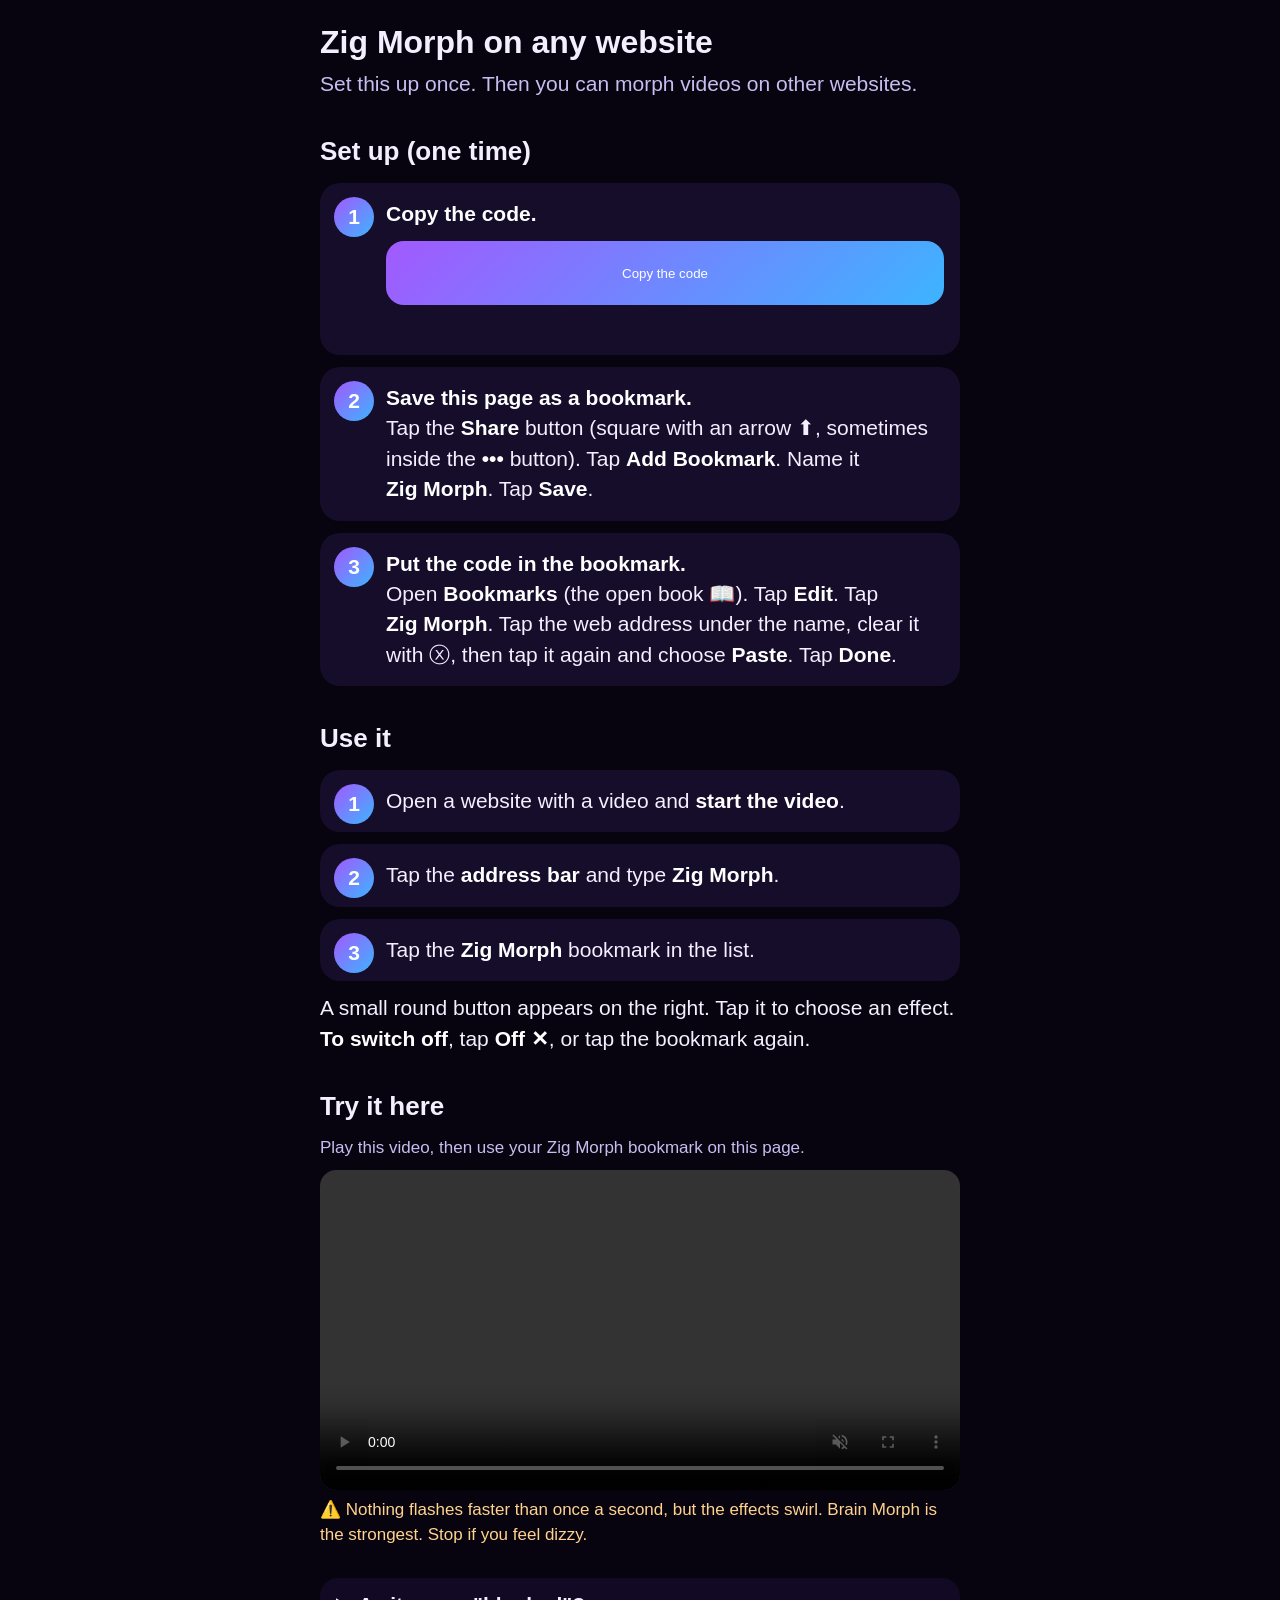
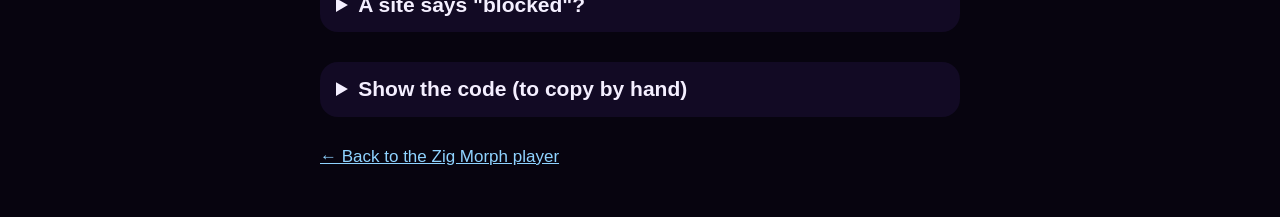
==== bookmarklet/index.html @ 72d092a9 "Add Zig Morph Safari bookmark (bookmarklet) + setup page; link from main page" ====
<!doctype html>
<html lang="en">
<head>
<meta charset="utf-8">
<meta name="viewport" content="width=device-width, initial-scale=1, viewport-fit=cover">
<title>Zig Morph bookmark: set up</title>
<meta name="theme-color" content="#07040f">
<link rel="apple-touch-icon" href="../icons/icon-180.png">
<link rel="icon" href="../icons/favicon-32.png">
<style>
  :root { color-scheme: dark; }
  * { box-sizing: border-box; }
  body { margin: 0; background: #07040f; color: #f4efff; font: 21px/1.45 -apple-system, BlinkMacSystemFont, "Segoe UI", Roboto, sans-serif;
    padding: calc(18px + env(safe-area-inset-top)) calc(18px + env(safe-area-inset-right)) calc(40px + env(safe-area-inset-bottom)) calc(18px + env(safe-area-inset-left)); }
  main { max-width: 640px; margin: 0 auto; }
  h1 { font-size: 32px; line-height: 1.15; margin: 6px 0 6px; }
  h2 { font-size: 26px; margin: 34px 0 10px; }
  p { margin: 8px 0; }
  .sub { color: #c9bcf0; margin-bottom: 18px; }
  ol { padding-left: 0; list-style: none; counter-reset: s; margin: 0; }
  ol > li { counter-increment: s; position: relative; padding: 16px 16px 16px 66px; margin: 12px 0; background: #160d2b; border-radius: 20px; }
  ol > li::before { content: counter(s); position: absolute; left: 14px; top: 14px; width: 40px; height: 40px; border-radius: 20px;
    background: linear-gradient(135deg, #a259ff, #3db4ff); color: #fff; font-weight: 800; text-align: center; line-height: 40px; }
  b { color: #fff; }
  .btn { display: block; width: 100%; min-height: 64px; margin: 12px 0 4px; border: 0; border-radius: 18px; font: 700 23px/1.2 inherit; font-family: inherit;
    color: #fff; background: linear-gradient(135deg, #a259ff, #3db4ff); cursor: pointer; }
  .btn.alt { background: #2a1d4a; font-size: 20px; min-height: 56px; }
  .ok { color: #7dffb2; font-weight: 700; min-height: 1.4em; margin: 4px 0 0; }
  textarea { width: 100%; height: 110px; margin-top: 8px; border-radius: 12px; border: 1px solid #3a2a63; background: #0f0920; color: #cfc2ff; font: 13px/1.3 ui-monospace, Menlo, monospace; padding: 10px; }
  video { width: 100%; border-radius: 16px; background: #000; display: block; margin-top: 10px; }
  details { margin-top: 30px; background: #120a24; border-radius: 18px; padding: 12px 16px; }
  summary { font-weight: 700; cursor: pointer; }
  .small { font-size: 17px; color: #c9bcf0; }
  a { color: #8fd3ff; }
  .warn { font-size: 17px; color: #ffd38f; }
</style>
</head>
<body>
<main>
  <h1>Zig Morph on any website</h1>
  <p class="sub">Set this up once. Then you can morph videos on other websites.</p>

  <h2>Set up (one time)</h2>
  <ol>
    <li><b>Copy the code.</b>
      <button class="btn" id="copyMain" type="button">Copy the code</button>
      <p class="ok" id="okMain" aria-live="polite"></p>
    </li>
    <li><b>Save this page as a bookmark.</b><br>Tap the <b>Share</b> button (square with an arrow&nbsp;⬆, sometimes inside the <b>•••</b> button). Tap <b>Add Bookmark</b>. Name it <b>Zig&nbsp;Morph</b>. Tap <b>Save</b>.</li>
    <li><b>Put the code in the bookmark.</b><br>Open <b>Bookmarks</b> (the open book&nbsp;📖). Tap <b>Edit</b>. Tap <b>Zig&nbsp;Morph</b>. Tap the web address under the name, clear it with&nbsp;ⓧ, then tap it again and choose <b>Paste</b>. Tap <b>Done</b>.</li>
  </ol>

  <h2>Use it</h2>
  <ol>
    <li>Open a website with a video and <b>start the video</b>.</li>
    <li>Tap the <b>address bar</b> and type <b>Zig&nbsp;Morph</b>.</li>
    <li>Tap the <b>Zig&nbsp;Morph</b> bookmark in the list.</li>
  </ol>
  <p>A small round button appears on the right. Tap it to choose an effect. <b>To switch off</b>, tap <b>Off&nbsp;✕</b>, or tap the bookmark again.</p>

  <h2>Try it here</h2>
  <p class="small">Play this video, then use your Zig&nbsp;Morph bookmark on this page.</p>
  <video id="demo" src="../demo.mp4" playsinline webkit-playsinline muted loop controls preload="metadata"></video>

  <p class="warn">⚠️ Nothing flashes faster than once a second, but the effects swirl. Brain&nbsp;Morph is the strongest. Stop if you feel dizzy.</p>

  <details>
    <summary>A site says "blocked"?</summary>
    <p class="small">Some websites block add-ons. Make a second bookmark the same way, named <b>Zig Morph Max</b>, using this code instead. It carries the whole effect inside the bookmark.</p>
    <button class="btn alt" id="copyMax" type="button">Copy the Max code</button>
    <p class="ok" id="okMax" aria-live="polite"></p>
    <p class="small">Some big sites (for example YouTube, Netflix, Instagram) block every bookmark in Safari. Nothing can run there. Protected videos (Netflix, Disney+ and similar) only get a light colour effect, but Brain&nbsp;Morph still works.</p>
  </details>

  <details>
    <summary>Show the code (to copy by hand)</summary>
    <p class="small">Main code:</p>
    <textarea id="codeMain" readonly></textarea>
    <p class="small">Max code (long):</p>
    <textarea id="codeMax" readonly></textarea>
  </details>

  <p class="small" style="margin-top:28px"><a href="../">← Back to the Zig Morph player</a></p>
</main>
<script src="codes.js"></script>
<script>
(function () {
  var C = window.ZIG_CODES || {};
  var tm = document.getElementById('codeMain'), tx = document.getElementById('codeMax');
  tm.value = C.loader || ''; tx.value = C.max || '';
  function copy(text, area, okEl) {
    function done(ok) {
      okEl.textContent = ok ? '✓ Copied! Now do step 2.' : 'Couldn\u2019t copy. Open \u201cShow the code\u201d below, press and hold the code, choose Select All, then Copy.';
    }
    function legacy() {
      var d = area.closest('details'); var wasOpen = d && d.open; if (d) d.open = true;
      area.focus(); area.select(); area.setSelectionRange(0, text.length);
      var ok = false; try { ok = document.execCommand('copy'); } catch (e) {}
      area.blur(); if (d && !wasOpen) d.open = false; done(ok);
    }
    if (navigator.clipboard && window.isSecureContext) navigator.clipboard.writeText(text).then(function () { done(true); }, legacy);
    else legacy();
  }
  document.getElementById('copyMain').addEventListener('click', function () { copy(C.loader, tm, document.getElementById('okMain')); });
  document.getElementById('copyMax').addEventListener('click', function () { copy(C.max, tx, document.getElementById('okMax')); });
})();
</script>
</body>
</html>
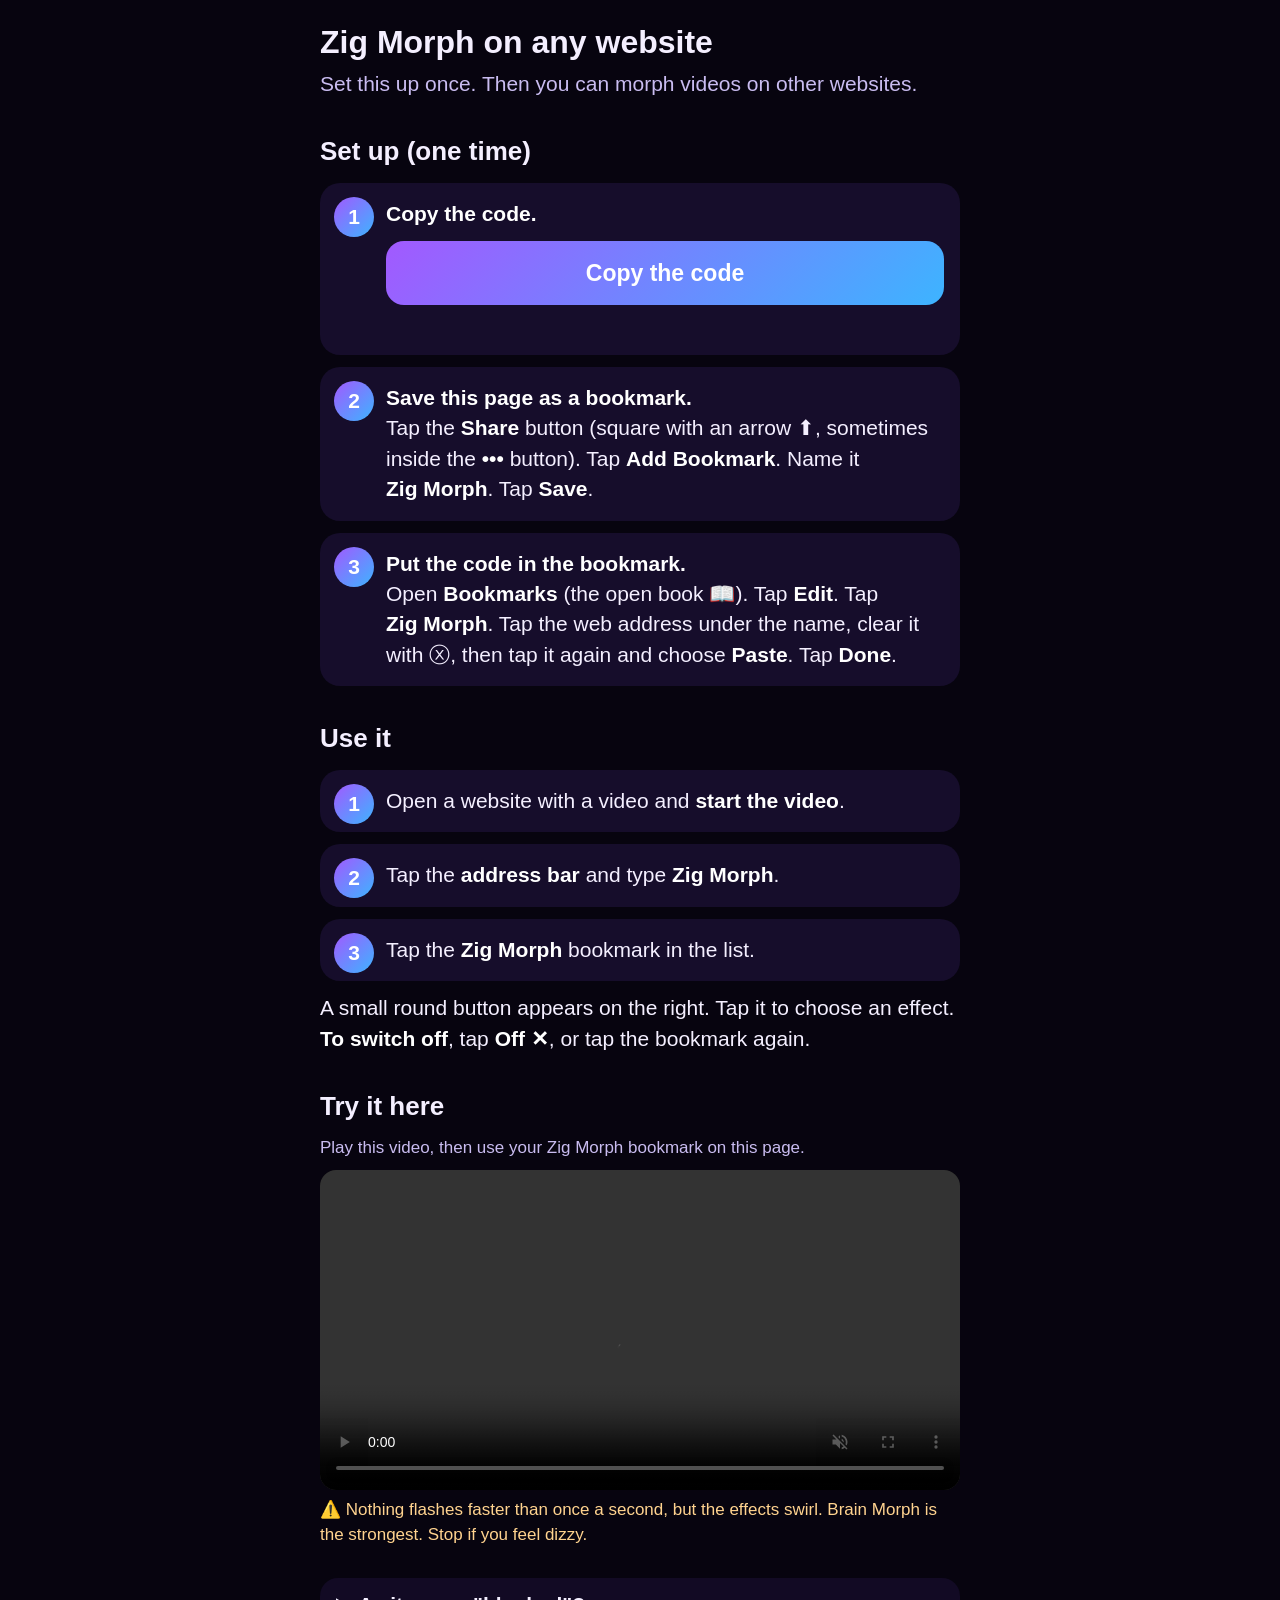
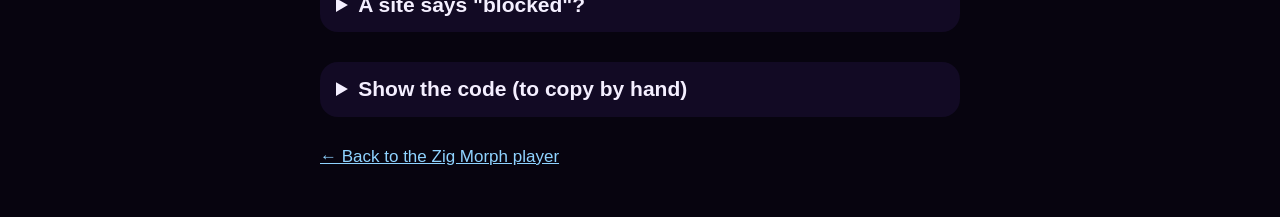
==== commit 7c784715: "Setup page: bigger copy buttons" ====
--- a/bookmarklet/index.html
+++ b/bookmarklet/index.html
@@ -22,7 +22,7 @@
   ol > li::before { content: counter(s); position: absolute; left: 14px; top: 14px; width: 40px; height: 40px; border-radius: 20px;
     background: linear-gradient(135deg, #a259ff, #3db4ff); color: #fff; font-weight: 800; text-align: center; line-height: 40px; }
   b { color: #fff; }
-  .btn { display: block; width: 100%; min-height: 64px; margin: 12px 0 4px; border: 0; border-radius: 18px; font: 700 23px/1.2 inherit; font-family: inherit;
+  .btn { display: block; width: 100%; min-height: 64px; margin: 12px 0 4px; border: 0; border-radius: 18px; font-family: inherit; font-weight: 700; font-size: 23px; line-height: 1.2;
     color: #fff; background: linear-gradient(135deg, #a259ff, #3db4ff); cursor: pointer; }
   .btn.alt { background: #2a1d4a; font-size: 20px; min-height: 56px; }
   .ok { color: #7dffb2; font-weight: 700; min-height: 1.4em; margin: 4px 0 0; }
